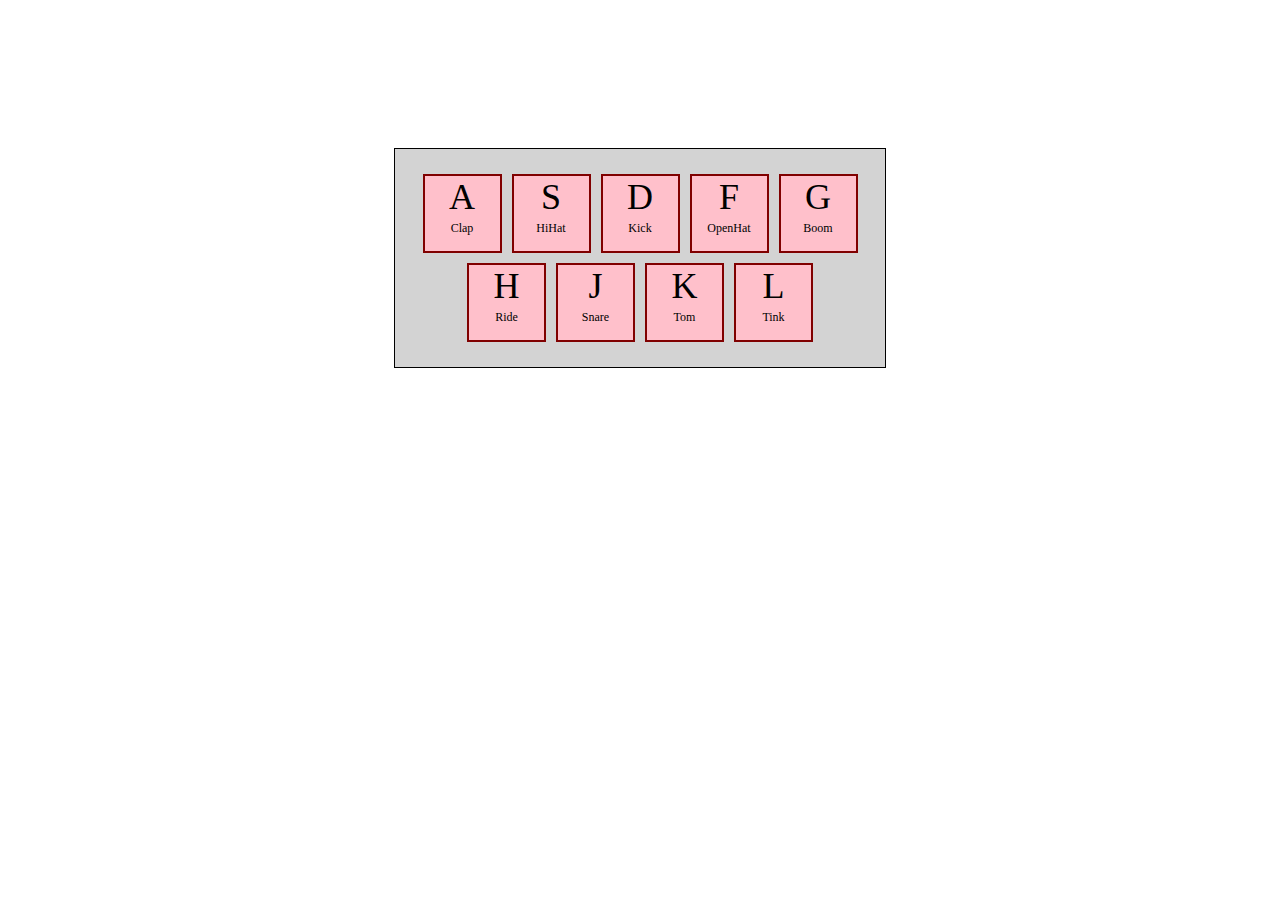
==== index.html @ aba637e5 "Done a bit of the page structure" ====
<!DOCTYPE html>
<html lang="en" dir="ltr">
    <head>
        <meta charset="utf-8">
        <title></title>
        <link rel="stylesheet" href="./myStyle.css">
    </head>
    <body>
        <!--Here is Created all the container------------------------------------------------------------------>
        <div class="flex-container">
            <!--Here i create all de divs wich correspond to each block-------------------------------------->
            <div data-key='65'class="key">
                <kbd>A</kbd>
                <span class='sound'>Clap</span>
            </div>

            <div class="key" data-key='83'>
                <kbd>S</kbd>
                <span class='sound'>HiHat</span>
            </div>

            <div class="key" data-key='68'>
                <kbd>D</kbd>
                <span class='sound'>Kick</span>
            </div>

            <div class='key' data-key='70'>
                <kbd>F</kbd>
                <span class='sound'>OpenHat</span>
            </div>

            <div class="key" data-key='71'>
                <kbd>G</kbd>
                <span class='sound'>Boom</span>
            </div>

            <div class="key" data-key='72'>
                <kbd>H</kbd>
                <span class='sound'>Ride</span>
            </div>

            <div class="key" data-key='74'>
                <kbd>J</kbd>
                <span class='sound'>Snare</span>
            </div>

            <div class="key" data-key='75'>
                <kbd>K</kbd>
                <span class='sound'>Tom</span>
            </div>

            <div class="key" data-key='75'>
                <kbd>L</kbd>
                <span class='sound'>Tink</span>
            </div>
            <!--End of the flex-container division-------------------------------------------------------------->
            <!--Audio Library------------------------------------------------------------------------------------->
            <audio data-key="65" src="sounds/clap.wav"></audio>
            <audio data-key="83" src="sounds/hihat.wav"></audio>
            <audio data-key="68" src="sounds/kick.wav"></audio>
            <audio data-key="70" src="sounds/openhat.wav"></audio>
            <audio data-key="71" src="sounds/boom.wav"></audio>
            <audio data-key="72" src="sounds/ride.wav"></audio>
            <audio data-key="74" src="sounds/snare.wav"></audio>
            <audio data-key="75" src="sounds/tom.wav"></audio>
            <audio data-key="76" src="sounds/tink.wav"></audio>
            <!--End of Audio library----------------------------------------------------------------------------->
        </div>
        <script type="text/javascript">
            window.addEventListener('keydown', (e) => {
                const audio = document.querySelector(`audio[data-key='${e.keyCode}']`);
                if(!audio) return; //Stop function from running all together
                console.log(audio);
                audio.play();
            });
        </script>


    </body>
</html>
---- myStyle.css ----
body {
    display: flex;
    align-items: center;
    height: 500px;
}

.flex-container{
    padding: 20px;
    display: flex;
    width: 450px;
    height: auto;
    margin: auto;
    background: lightgray;
    border: solid black 1px;
    justify-content: center;
    align-items: center;
    flex-wrap: wrap;
}
.key{
    margin: 5px;
    text-align: center;
    background-color: pink;
    width: 75px;
    height: 75px;
    border: solid maroon 2px;
}
kbd {
    font-size: 36px;
    margin: 20px;
    font-family: fantasy;
}
.sound{
    font-size: 12px;
    padding: 10px;
}
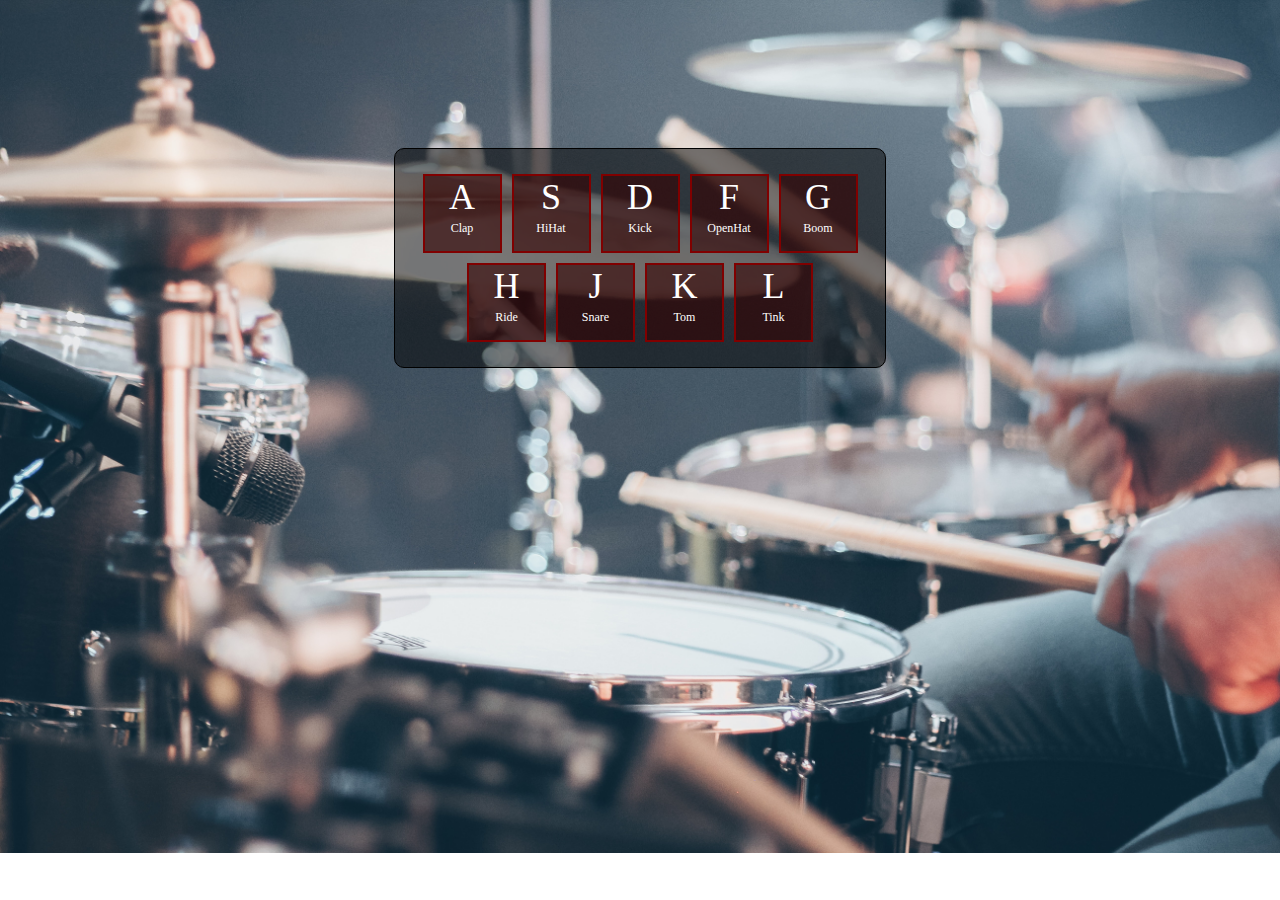
==== commit d4bb5992: "added visual effects" ====
--- a/index.html
+++ b/index.html
@@ -49,7 +49,7 @@
                 <span class='sound'>Tom</span>
             </div>
 
-            <div class="key" data-key='75'>
+            <div class="key" data-key='76'>
                 <kbd>L</kbd>
                 <span class='sound'>Tink</span>
             </div>
@@ -69,9 +69,11 @@
         <script type="text/javascript">
             window.addEventListener('keydown', (e) => {
                 const audio = document.querySelector(`audio[data-key='${e.keyCode}']`);
+                const key = document.querySelector(`.key[data-key='${e.keyCode}']`);
                 if(!audio) return; //Stop function from running all together
-                console.log(audio);
+                audio.currentTime = 0;
                 audio.play();
+                key.classList.add('playing');
             });
         </script>
 
--- a/myStyle.css
+++ b/myStyle.css
@@ -2,15 +2,20 @@
     display: flex;
     align-items: center;
     height: 500px;
+    background-image: url("drum-bg.jpg");
+    background-size: 100%;
+    background-repeat: no-repeat;
+    color: white;
 }
 
 .flex-container{
+    border-radius: 10px;
     padding: 20px;
     display: flex;
     width: 450px;
     height: auto;
     margin: auto;
-    background: lightgray;
+    background: rgba(0,0,0,0.5);
     border: solid black 1px;
     justify-content: center;
     align-items: center;
@@ -20,10 +25,20 @@
     margin: 5px;
     text-align: center;
     background-color: pink;
+    transition: all 20s;
     width: 75px;
     height: 75px;
     border: solid maroon 2px;
+    background: rgba(50,0,0,0.6);
 }
+.playing{
+    border-color: yellow ;
+    transform: scale(20.0);
+
+}
+
+
+
 kbd {
     font-size: 36px;
     margin: 20px;
